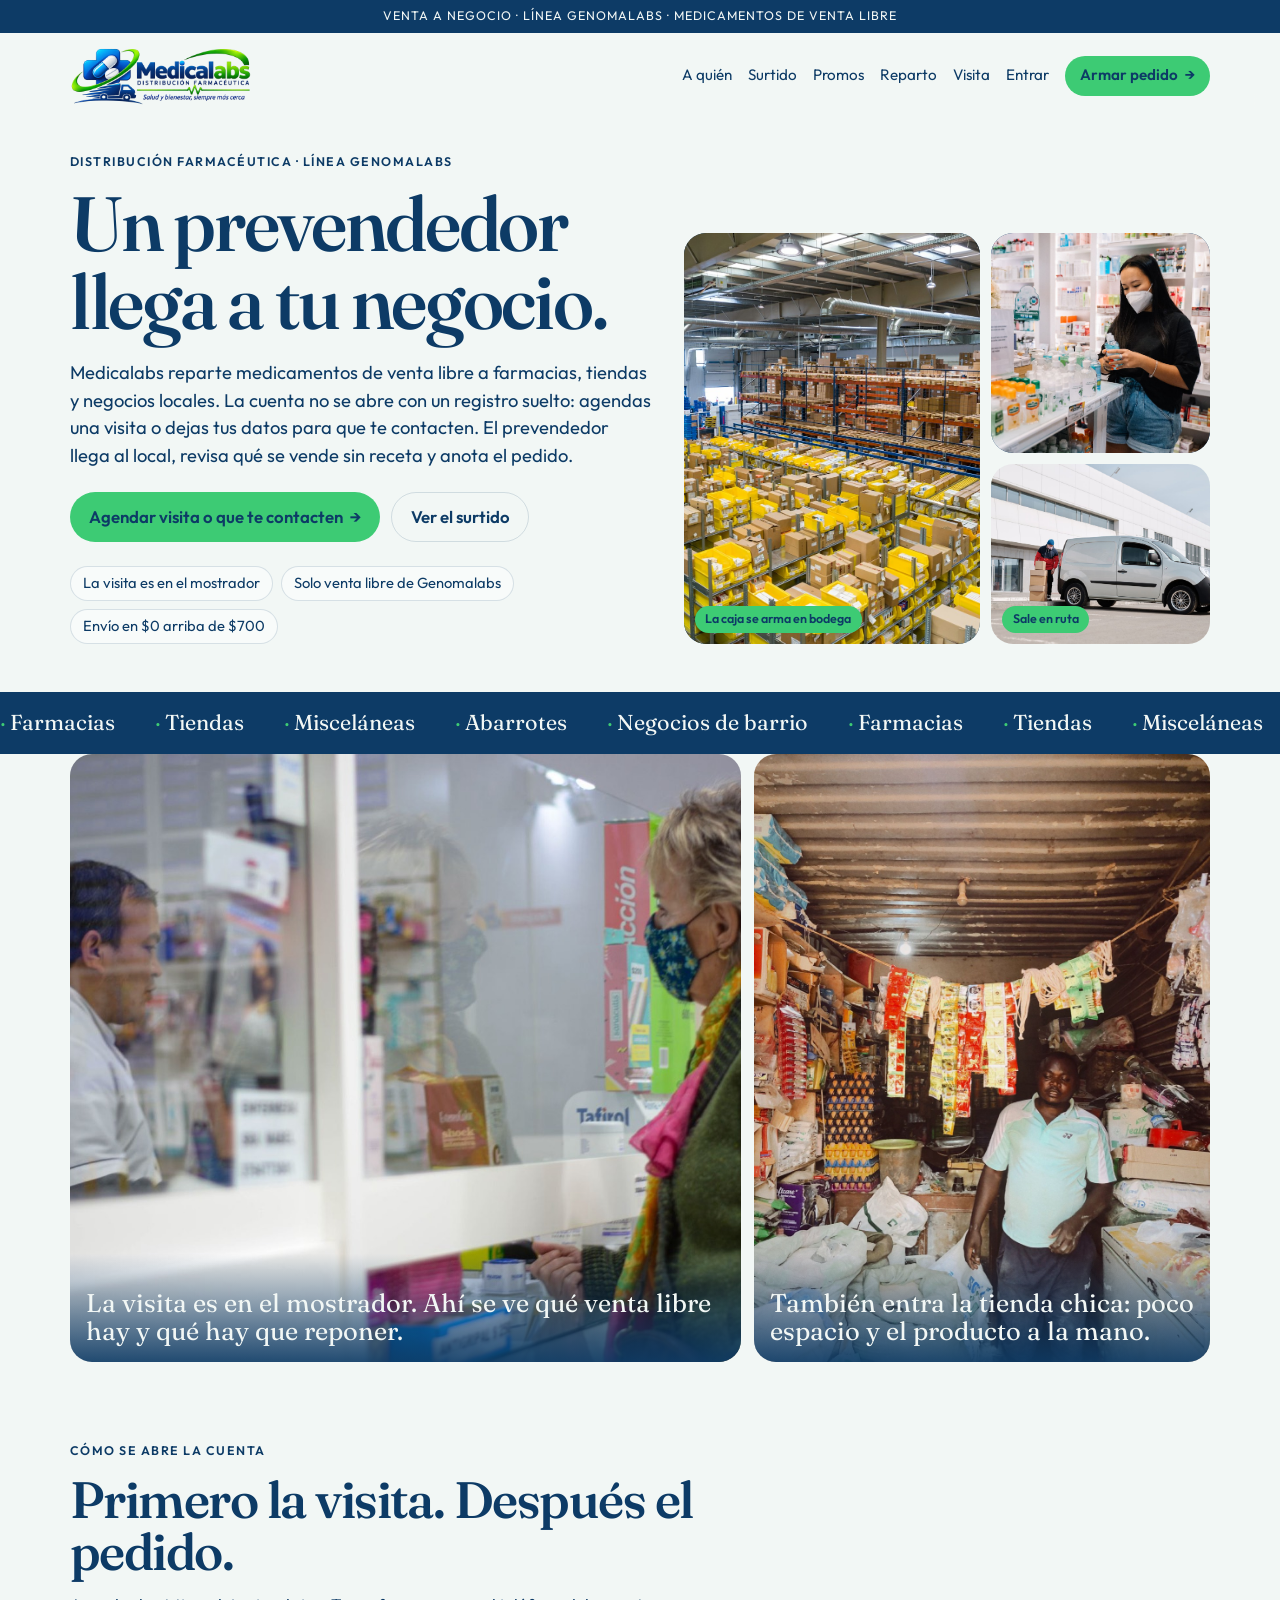
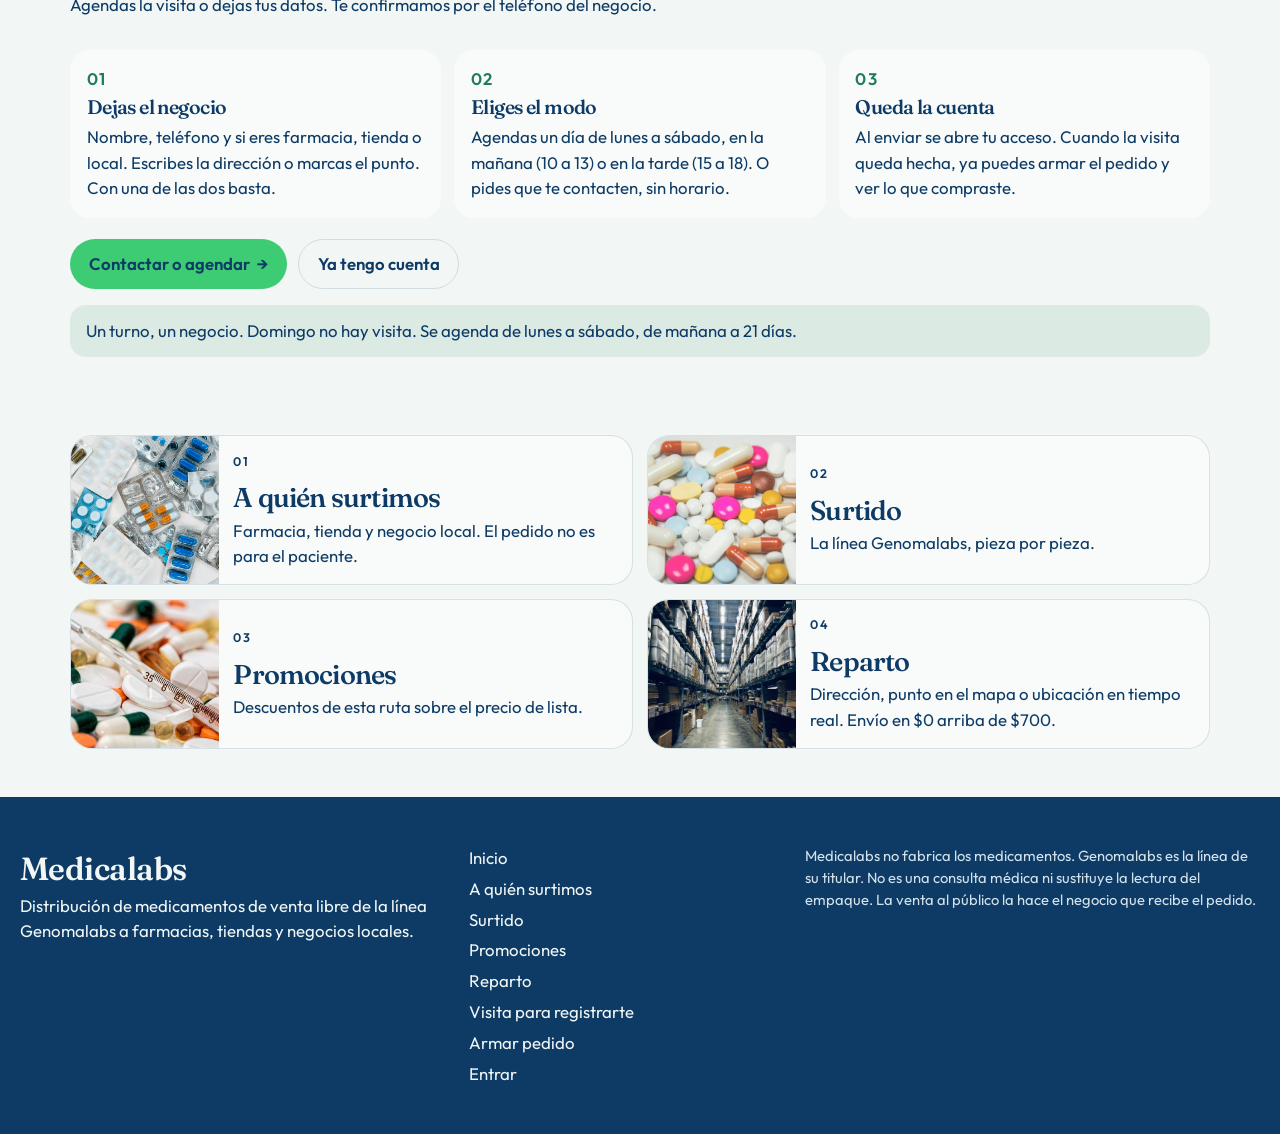
==== index.html @ 39375262 "Prepara Medicalabs para publicarse en Render. La página escucha el puerto que asigna Render, acepta " ====
<!DOCTYPE html>
<html lang="es-MX">
<head>
  <meta charset="UTF-8" />
  <meta name="viewport" content="width=device-width, initial-scale=1" />
  <title>Medicalabs | Distribución de medicamentos de venta libre</title>
  <meta name="description" content="Medicalabs distribuye medicamentos de venta libre de la línea Genomalabs a farmacias, tiendas y negocios locales." />
  <link rel="icon" href="img/logo-icono.png" type="image/png" />
  <link rel="apple-touch-icon" href="img/logo-icono-180.png" />
  <link rel="preconnect" href="https://fonts.googleapis.com" />
  <link rel="preconnect" href="https://fonts.gstatic.com" crossorigin />
  <link href="https://fonts.googleapis.com/css2?family=Fraunces:ital,opsz,wght@0,9..144,500;0,9..144,620;1,9..144,520&family=Outfit:wght@400;500;600&display=swap" rel="stylesheet" />
  <link rel="stylesheet" href="css/styles.css" />
</head>
<body>
  <a class="skip" href="#contenido">Saltar al contenido</a>

  <header class="header" id="header">
    <div class="barra">
      <p>Venta a negocio · Línea Genomalabs · Medicamentos de venta libre</p>
    </div>
    <div class="header__inner">
      <a class="marca" href="index.html">
        <img class="logo-completo" src="img/logo.png" alt="Medicalabs, distribución farmacéutica. Salud y bienestar, siempre más cerca." />
        <img class="logo-icono" src="img/logo-icono.png" alt="Medicalabs" />
      </a>
      <button class="nav-toggle" id="navToggle" type="button" aria-expanded="false" aria-controls="nav" aria-label="Abrir menú">
        <span></span><span></span>
      </button>
      <nav class="nav" id="nav" aria-label="Páginas">
        <a href="a-quien.html">A quién</a>
        <a href="surtido.html">Surtido</a>
        <a href="promociones.html">Promos</a>
        <a href="reparto.html">Reparto</a>
        <a href="visita.html">Visita</a>
        <span class="nav-sesion" id="sesionNav"></span>
        <a href="pedido.html" class="btn btn--lime btn--sm" id="pedidoBtn">Armar pedido <span class="flecha" aria-hidden="true">→</span></a>
      </nav>
    </div>
  </header>

  <main id="contenido">
    <section class="hero" id="inicio">
      <div class="hero__copy">
        <p class="kicker">Distribución farmacéutica · línea Genomalabs</p>
        <h1>Un prevendedor llega a tu negocio.</h1>
        <p class="lead">Medicalabs reparte medicamentos de venta libre a farmacias, tiendas y negocios locales. La cuenta no se abre con un registro suelto: agendas una visita o dejas tus datos para que te contacten. El prevendedor llega al local, revisa qué se vende sin receta y anota el pedido.</p>
        <div class="hero__actions">
          <a class="btn btn--lime" href="visita.html">Agendar visita o que te contacten <span class="flecha" aria-hidden="true">→</span></a>
          <a class="btn btn--ghost" href="surtido.html">Ver el surtido</a>
        </div>
        <ul class="hero__puntos">
          <li>La visita es en el mostrador</li>
          <li>Solo venta libre de Genomalabs</li>
          <li>Envío en $0 arriba de $700</li>
        </ul>
      </div>
      <div class="hero__stage">
        <figure class="shot shot--a">
          <img src="img/cajas.jpg" alt="Bodega con cajas y contenedores listos para armar pedidos" />
          <figcaption>La caja se arma en bodega</figcaption>
        </figure>
        <figure class="shot shot--b">
          <img src="img/farmaceutico.jpg" alt="Persona revisando productos en el anaquel de una tienda" />
        </figure>
        <figure class="shot shot--c">
          <img src="img/reparto.jpg" alt="Camioneta de reparto junto a una pila de cajas" />
          <figcaption>Sale en ruta</figcaption>
        </figure>
      </div>
    </section>

    <div class="cinta" aria-hidden="true">
      <div class="cinta__pista">
        <span>Farmacias</span><span>Tiendas</span><span>Misceláneas</span><span>Abarrotes</span><span>Negocios de barrio</span>
        <span>Farmacias</span><span>Tiendas</span><span>Misceláneas</span><span>Abarrotes</span><span>Negocios de barrio</span>
      </div>
    </div>

    <div class="escenas">
      <figure class="escena">
        <img src="img/mostrador.jpg" alt="Conversación en el mostrador de una farmacia, con producto de anaquel detrás del vidrio" />
        <figcaption>La visita es en el mostrador. Ahí se ve qué venta libre hay y qué hay que reponer.</figcaption>
      </figure>
      <figure class="escena">
        <img src="img/tienda.jpg" alt="Dueño de una tienda chica, de pie entre anaqueles, costales y cajas" />
        <figcaption>También entra la tienda chica: poco espacio y el producto a la mano.</figcaption>
      </figure>
    </div>

    <section class="bloque" id="registro">
      <div class="bloque__cabeza">
        <p class="kicker">Cómo se abre la cuenta</p>
        <h2>Primero la visita. Después el pedido.</h2>
        <p>Agendas la visita o dejas tus datos. Te confirmamos por el teléfono del negocio.</p>
      </div>
      <div class="pasos-registro">
        <article>
          <p class="num">01</p>
          <h3>Dejas el negocio</h3>
          <p>Nombre, teléfono y si eres farmacia, tienda o local. Escribes la dirección o marcas el punto. Con una de las dos basta.</p>
        </article>
        <article>
          <p class="num">02</p>
          <h3>Eliges el modo</h3>
          <p>Agendas un día de lunes a sábado, en la mañana (10 a 13) o en la tarde (15 a 18). O pides que te contacten, sin horario.</p>
        </article>
        <article>
          <p class="num">03</p>
          <h3>Queda la cuenta</h3>
          <p>Al enviar se abre tu acceso. Cuando la visita queda hecha, ya puedes armar el pedido y ver lo que compraste.</p>
        </article>
      </div>
      <div class="pagina__acciones">
        <a class="btn btn--lime" href="visita.html">Contactar o agendar <span class="flecha" aria-hidden="true">→</span></a>
        <a class="btn btn--ghost" href="entrar.html">Ya tengo cuenta</a>
      </div>
      <p class="nota-honesta">Un turno, un negocio. Domingo no hay visita. Se agenda de lunes a sábado, de mañana a 21 días.</p>
    </section>

    <div class="puertas">
      <a class="puerta" href="a-quien.html">
        <img src="img/farmacia-moderna.jpg" alt="Blísteres de medicamentos de mostrador" />
        <div>
          <p class="kicker">01</p>
          <h3>A quién surtimos</h3>
          <p>Farmacia, tienda y negocio local. El pedido no es para el paciente.</p>
        </div>
      </a>
      <a class="puerta" href="surtido.html">
        <img src="img/capsulas.jpg" alt="Cápsulas y tabletas de venta libre" />
        <div>
          <p class="kicker">02</p>
          <h3>Surtido</h3>
          <p>La línea Genomalabs, pieza por pieza.</p>
        </div>
      </a>
      <a class="puerta" href="promociones.html">
        <img src="img/gripe.jpg" alt="Termómetro sobre tabletas y cápsulas" />
        <div>
          <p class="kicker">03</p>
          <h3>Promociones</h3>
          <p>Descuentos de esta ruta sobre el precio de lista.</p>
        </div>
      </a>
      <a class="puerta" href="reparto.html">
        <img src="img/bodega.jpg" alt="Pasillo de una bodega con tarimas a ambos lados" />
        <div>
          <p class="kicker">04</p>
          <h3>Reparto</h3>
          <p>Dirección, punto en el mapa o ubicación en tiempo real. Envío en $0 arriba de $700.</p>
        </div>
      </a>
    </div>

  </main>

  <footer class="footer">
    <div>
      <p class="marca marca--clara"><span>Medicalabs</span></p>
      <p>Distribución de medicamentos de venta libre de la línea Genomalabs a farmacias, tiendas y negocios locales.</p>
    </div>
    <nav class="footer__links" aria-label="Mapa del sitio">
      <a href="index.html">Inicio</a>
      <a href="a-quien.html">A quién surtimos</a>
      <a href="surtido.html">Surtido</a>
      <a href="promociones.html">Promociones</a>
      <a href="reparto.html">Reparto</a>
      <a href="visita.html">Visita para registrarte</a>
      <a href="pedido.html">Armar pedido</a>
      <a href="entrar.html">Entrar</a>
    </nav>
    <p class="legal">Medicalabs no fabrica los medicamentos. Genomalabs es la línea de su titular. No es una consulta médica ni sustituye la lectura del empaque. La venta al público la hace el negocio que recibe el pedido.</p>
  </footer>

  <script src="js/productos.js"></script>
  <script src="js/sesion.js"></script>
  <script src="js/app.js"></script>
  <script src="js/motion.js"></script>
</body>
</html>
---- css/styles.css ----
:root {
  --ink: #0d3b66;
  --ink-2: #1a5278;
  --paper: #f2f7f5;
  --paper-2: #dceae4;
  --white: #f8fbfa;
  --lime: #3dcb74;
  --line: rgba(13, 59, 102, 0.14);
  --sombra: 0 24px 60px rgba(13, 59, 102, 0.12);
  --serif: "Fraunces", Georgia, serif;
  --sans: "Outfit", "Avenir Next", sans-serif;
}

* { box-sizing: border-box; }
[hidden] { display: none !important; }
html { scroll-behavior: smooth; }
body {
  margin: 0;
  background: var(--paper);
  color: var(--ink);
  font-family: var(--sans);
  font-size: 1.05rem;
  line-height: 1.5;
}
img { max-width: 100%; display: block; }
a { color: inherit; }
button, input, select, textarea { font: inherit; color: inherit; }
h1, h2, h3 { font-family: var(--serif); font-weight: 560; letter-spacing: -0.03em; line-height: 1.02; margin: 0; }
p { margin: 0; }

.skip {
  position: absolute;
  left: 1rem;
  top: -4rem;
  background: var(--lime);
  color: var(--ink);
  padding: 0.6rem 1rem;
  z-index: 20;
}
.skip:focus { top: 1rem; }

.header {
  position: sticky;
  top: 0;
  z-index: 10;
  background: rgba(242, 247, 245, 0.92);
  backdrop-filter: blur(12px);
}
.header.is-stuck { box-shadow: 0 1px 0 var(--line); }
.barra {
  background: var(--ink);
  color: var(--paper);
  text-align: center;
  font-size: 0.78rem;
  letter-spacing: 0.08em;
  text-transform: uppercase;
}
.barra p { padding: 0.45rem 1rem; }
.header__inner {
  display: flex;
  align-items: center;
  justify-content: space-between;
  gap: 1rem;
  max-width: 1180px;
  margin: 0 auto;
  padding: 0.85rem 1.25rem;
}
.marca {
  display: flex;
  align-items: center;
  gap: 0.7rem;
  text-decoration: none;
  font-weight: 600;
  letter-spacing: -0.03em;
  font-size: 1.15rem;
}
.marca svg { width: 36px; height: 36px; flex: none; }
.marca img { height: 58px; width: auto; display: block; }
.marca img.logo-icono { display: none; height: 52px; width: 52px; }
.nav { display: flex; align-items: center; flex-wrap: wrap; justify-content: flex-end; gap: 0.75rem 1rem; font-size: 0.95rem; }
.nav a { text-decoration: none; }
.nav a:not(.btn):hover { text-decoration: underline; text-underline-offset: 0.25em; }
.nav a[aria-current="page"] { font-weight: 600; text-decoration: underline; text-underline-offset: 0.25em; }
.nav-toggle {
  display: none;
  width: 46px;
  height: 46px;
  border: 1px solid var(--line);
  border-radius: 999px;
  background: transparent;
  padding: 0;
}
.nav-toggle span {
  display: block;
  width: 18px;
  height: 1.5px;
  margin: 5px auto;
  background: var(--ink);
}

.btn {
  display: inline-flex;
  align-items: center;
  justify-content: center;
  gap: 0.4rem;
  min-height: 48px;
  padding: 0.7rem 1.15rem;
  border-radius: 999px;
  border: 1px solid transparent;
  text-decoration: none;
  cursor: pointer;
  font-weight: 600;
  transition: transform 0.22s cubic-bezier(0.16, 1, 0.3, 1), box-shadow 0.22s ease, filter 0.22s ease, background 0.22s ease, border-color 0.22s ease;
}
.btn--sm { min-height: 40px; padding: 0.4rem 0.9rem; font-size: 0.95rem; }
.btn--lime { background: var(--lime); color: var(--ink); }
.btn--lime:hover { filter: brightness(1.06); box-shadow: 0 12px 26px rgba(13, 59, 102, 0.16); }
.btn--ghost { background: transparent; border-color: var(--line); }
.btn--ghost:hover { background: var(--white); }
.btn--block { width: 100%; }
.btn:hover { transform: translateY(-2px); }
.btn:active { transform: translateY(0) scale(0.98); }
.btn:disabled,
.btn:disabled:hover { transform: none; filter: none; box-shadow: none; cursor: not-allowed; }
.btn .flecha { display: inline-block; transition: transform 0.22s ease; }
.btn:hover .flecha { transform: translateX(4px); }
.pestanas button,
.tabs button,
.ayuda,
.nav-toggle {
  transition: transform 0.22s cubic-bezier(0.16, 1, 0.3, 1), background 0.22s ease, border-color 0.22s ease, color 0.22s ease;
}
.pestanas button:hover,
.tabs button:hover,
.ayuda:hover { transform: translateY(-2px); }
.pestanas button:active,
.tabs button:active,
.ayuda:active { transform: translateY(0) scale(0.98); }
.btn:focus-visible, a:focus-visible, button:focus-visible, input:focus-visible, select:focus-visible, textarea:focus-visible, summary:focus-visible {
  outline: 3px solid var(--ink);
  outline-offset: 3px;
}

.hero {
  max-width: 1180px;
  margin: 0 auto;
  padding: 2.2rem 1.25rem 1rem;
  display: grid;
  grid-template-columns: minmax(0, 1.05fr) minmax(0, 0.95fr);
  gap: 2rem;
  align-items: end;
}
.kicker {
  font-size: 0.78rem;
  letter-spacing: 0.12em;
  text-transform: uppercase;
  font-weight: 600;
  margin-bottom: 0.8rem;
}
.hero h1 { font-size: clamp(3.1rem, 6vw, 5.6rem); }
.hero h1 em { font-style: italic; font-weight: 520; }
.lead { margin-top: 1.1rem; max-width: 38rem; font-size: 1.15rem; }
.hero__actions { display: flex; flex-wrap: wrap; gap: 0.7rem; margin-top: 1.4rem; }
.hero__puntos {
  display: flex;
  flex-wrap: wrap;
  gap: 0.5rem;
  margin: 1.5rem 0 0;
  padding: 0;
  list-style: none;
}
.hero__puntos li {
  border: 1px solid var(--line);
  border-radius: 999px;
  padding: 0.35rem 0.75rem;
  font-size: 0.92rem;
  background: var(--white);
}
.hero__stage {
  display: grid;
  grid-template-columns: 1.15fr 0.85fr;
  grid-template-rows: 220px 180px;
  gap: 0.7rem;
}
.shot { margin: 0; position: relative; border-radius: 22px; overflow: hidden; background: var(--ink); }
.shot img { width: 100%; height: 100%; object-fit: cover; }
.shot--a { grid-row: 1 / span 2; }
.shot--a img { object-position: center 40%; }
.shot--b img { object-position: 70% center; }
.shot figcaption {
  position: absolute;
  left: 0.7rem;
  bottom: 0.7rem;
  background: var(--lime);
  color: var(--ink);
  border-radius: 999px;
  padding: 0.25rem 0.65rem;
  font-size: 0.78rem;
  font-weight: 600;
}

.cinta {
  margin-top: 2rem;
  border-block: 1px solid var(--line);
  overflow: hidden;
  background: var(--ink);
  color: var(--paper);
}
.cinta__pista {
  display: flex;
  gap: 2.5rem;
  width: max-content;
  padding: 0.85rem 0;
  animation: cinta 28s linear infinite;
  font-family: var(--serif);
  font-size: 1.35rem;
}
.cinta span::before { content: "· "; color: var(--lime); }
@keyframes cinta { to { transform: translateX(-50%); } }

.bloque { max-width: 1180px; margin: 0 auto; padding: 4.5rem 1.25rem; scroll-margin-top: 6.5rem; }
.bloque__cabeza { max-width: 40rem; margin-bottom: 2rem; }
.bloque h1, .bloque h2 { font-size: clamp(2.3rem, 4vw, 4rem); }
.cierre {
  display: flex;
  flex-wrap: wrap;
  align-items: end;
  justify-content: space-between;
  gap: 1.2rem;
}
.cierre p:last-child { margin-top: 0.7rem; max-width: 36rem; }
.escenas {
  max-width: 1180px;
  margin: 0 auto;
  padding: 0 1.25rem 0.5rem;
  display: grid;
  grid-template-columns: 1.25fr 0.85fr;
  gap: 0.8rem;
}
.escena {
  position: relative;
  margin: 0;
  border-radius: 22px;
  overflow: hidden;
  min-height: 320px;
  background: var(--ink);
}
.escena img { width: 100%; height: 100%; min-height: 320px; object-fit: cover; }
.escena figcaption {
  position: absolute;
  left: 0;
  right: 0;
  bottom: 0;
  margin: 0;
  padding: 2.2rem 1rem 1rem;
  color: var(--paper);
  background: linear-gradient(transparent, rgba(13, 59, 102, 0.9));
  font-family: var(--serif);
  font-size: clamp(1.35rem, 2vw, 1.8rem);
  line-height: 1.12;
}
.pasos-registro { display: grid; grid-template-columns: repeat(3, 1fr); gap: 0.8rem; }
.pasos-registro article {
  background: var(--white);
  border-radius: 20px;
  padding: 1rem 1.05rem 1.15rem;
}
.pasos-registro p:last-child { margin-top: 0.45rem; }
.modo { display: flex; flex-wrap: wrap; gap: 0.5rem; margin: 0 0 0.9rem; }
.modo label {
  display: flex;
  align-items: center;
  gap: 0.45rem;
  min-height: 44px;
  padding: 0.35rem 0.8rem;
  border: 1px solid var(--line);
  border-radius: 999px;
  background: var(--white);
  cursor: pointer;
}
.bloque__cabeza p:last-child { margin-top: 0.9rem; }

.canales { display: grid; grid-template-columns: repeat(3, 1fr); gap: 1rem; }
.canal {
  background: var(--white);
  border-radius: 24px;
  overflow: hidden;
  box-shadow: var(--sombra);
}
.canal img { height: 230px; width: 100%; object-fit: cover; }
.canal:nth-child(1) img { object-position: 75% center; }
.canal:nth-child(3) img { object-position: center 30%; }
.canal__cuerpo { padding: 1.1rem 1.15rem 1.3rem; }
.num { color: #1f7a62; font-weight: 600; letter-spacing: 0.08em; margin-bottom: 0.4rem; }
.canal h3 { font-size: 1.8rem; margin-bottom: 0.45rem; }

.franja { position: relative; height: 420px; margin: 0; }
.franja img { width: 100%; height: 100%; object-fit: cover; }
.franja__texto {
  position: absolute;
  inset: auto 0 0 0;
  padding: 2rem 1.25rem;
  background: linear-gradient(transparent, rgba(13, 59, 102, 0.82));
  color: var(--paper);
}
.franja__texto p {
  max-width: 1180px;
  margin: 0 auto;
  font-family: var(--serif);
  font-size: clamp(2rem, 4vw, 3.4rem);
  line-height: 1.05;
  font-weight: 520;
}

.bloque--ruta {
  display: grid;
  grid-template-columns: 0.9fr 1.1fr;
  gap: 2.5rem;
  align-items: center;
}
.ruta__fotos { display: grid; gap: 0.8rem; }
.ruta__grande, .ruta__chica { width: 100%; border-radius: 24px; object-fit: cover; }
.ruta__grande { height: 460px; object-position: center; }
.ruta__chica { height: 180px; object-position: center 60%; }
.pasos, .lado-pasos { list-style: none; margin: 1.4rem 0 0; padding: 0; }
.pasos li, .lado-pasos li {
  display: grid;
  gap: 0.2rem;
  padding: 0.95rem 0 0.95rem 1rem;
  border-top: 1px solid var(--line);
}
.pasos li strong { font-family: var(--serif); font-size: 1.45rem; font-weight: 560; }

.cuidados { display: grid; grid-template-columns: 1.2fr 1fr 1fr 1fr; gap: 0.8rem; }
.cuidados article {
  background: var(--white);
  border-radius: 22px;
  overflow: hidden;
}
.cuidados img { height: 180px; width: 100%; object-fit: cover; }
.cuidados h3, .cuidados p { margin: 0 1rem; }
.cuidados h3 { margin-top: 0.9rem; font-size: 1.45rem; }
.cuidados p { margin: 0.45rem 1rem 1.1rem; font-size: 0.98rem; }

.bloque--surtido { padding-top: 1rem; }
.vacio {
  display: flex;
  justify-content: space-between;
  gap: 2rem;
  align-items: end;
  background: var(--ink);
  color: var(--paper);
  border-radius: 28px;
  padding: 2rem;
}
.vacio h3 { font-size: clamp(1.8rem, 3vw, 2.6rem); max-width: 16ch; }
.vacio ul { margin: 1rem 0 0; padding-left: 1.1rem; }
.vacio li + li { margin-top: 0.35rem; }
.filtros { display: flex; flex-wrap: wrap; gap: 0.45rem; margin-bottom: 1rem; }
.chip {
  border: 1px solid var(--line);
  background: transparent;
  border-radius: 999px;
  min-height: 40px;
  padding: 0.3rem 0.85rem;
  cursor: pointer;
}
.chip.is-on { background: var(--ink); color: var(--paper); }
.fichas { display: grid; grid-template-columns: repeat(3, 1fr); gap: 1rem; }
.ficha { background: var(--white); border-radius: 22px; overflow: hidden; box-shadow: var(--sombra); }
.ficha img, .ficha__hueco { height: 210px; width: 100%; background: #fff; }
.ficha img { object-fit: contain; }
.ficha__hueco { object-fit: cover; background: #0d3b66; }
.ficha__cuerpo { padding: 1rem 1rem 1.15rem; display: grid; gap: 0.4rem; }
.ficha h3 { font-size: 1.2rem; }
.ficha__precio { font-weight: 600; }
.etiqueta {
  display: inline-block;
  width: max-content;
  background: var(--lime);
  color: var(--ink);
  border-radius: 999px;
  font-size: 0.78rem;
  font-weight: 600;
  padding: 0.15rem 0.55rem;
}
.ficha__hueco {
  display: grid;
  place-items: center;
  height: 120px;
  background: #0d3b66;
  color: var(--lime);
  font-family: var(--serif);
  font-size: 1.5rem;
}
.surtido-tools { display: grid; grid-template-columns: 1.4fr 0.8fr; gap: 0.8rem; margin-bottom: 0.6rem; }
.conteo { margin: 0 0 1rem; color: var(--ink-2); }
.ver-mas { margin-top: 1rem; }
.promos {
  scroll-margin-top: 6.5rem;
  max-width: 1180px;
  margin: 0 auto;
  padding: 1.4rem 1.25rem 0;
  display: grid;
  grid-template-columns: repeat(4, 1fr);
  gap: 0.8rem;
}
.promo {
  background: var(--ink);
  color: var(--paper);
  border-radius: 22px;
  padding: 1rem 1rem 1.1rem;
  display: grid;
  align-content: space-between;
  gap: 0.7rem;
  min-height: 210px;
}
.promo__pct {
  font-family: var(--serif);
  font-size: 3.2rem;
  line-height: 0.85;
  color: var(--lime);
  margin: 0;
}
.promo p { font-size: 0.95rem; }
.promo h3 { font-size: 1.25rem; color: var(--paper); }
.promo .muted { color: #d3e2ea; }
.promo .btn { justify-self: start; }
.promos--hoja { grid-template-columns: 1fr 1fr; padding-top: 0; }
.muted { color: var(--ink-2); }

.bloque--pedido {
  display: grid;
  grid-template-columns: 0.8fr 1.2fr;
  gap: 2rem;
  align-items: start;
}
.pedido__lado h2 { font-size: clamp(2.4rem, 4vw, 3.8rem); }
.pedido__lado > p { margin-top: 0.8rem; }
.pedido__caja {
  background: var(--white);
  border-radius: 28px;
  padding: 1.3rem;
  box-shadow: var(--sombra);
}
.campo { display: grid; gap: 0.35rem; margin-bottom: 0.8rem; }
.campo-par { display: grid; grid-template-columns: 1fr 1fr; gap: 0.8rem; }
label { font-size: 0.92rem; font-weight: 600; }
input, select, textarea {
  width: 100%;
  border: 1px solid var(--line);
  background: var(--paper);
  border-radius: 14px;
  padding: 0.75rem 0.8rem;
  min-height: 48px;
}
textarea { min-height: 120px; resize: vertical; }
.errores {
  margin: 0 0 0.8rem;
  padding: 0.7rem 0.7rem 0.7rem 1.4rem;
  background: #f8e4d8;
  border-radius: 14px;
}
.ok {
  background: var(--ink);
  color: var(--paper);
  border-radius: 18px;
  padding: 1rem 1rem 1.1rem;
  margin-bottom: 1rem;
}
.ok__folio { font-family: var(--serif); font-size: 2.2rem; color: var(--lime); }
.aviso-mini { margin-top: 0.7rem; font-size: 0.88rem; color: var(--ink-2); }
.piezas-vivas { margin: 0 0 0.8rem; padding-left: 1.1rem; }
.historial { margin-top: 1.4rem; border-top: 1px solid var(--line); padding-top: 1rem; }
.historial h3 { font-size: 1.3rem; margin-bottom: 0.7rem; }
.pedido-item {
  border-top: 1px solid var(--line);
  padding: 0.7rem 0;
  display: grid;
  gap: 0.15rem;
}
.pedido-item header { display: flex; justify-content: space-between; gap: 1rem; }
.pedido-item header span { font-size: 0.88rem; color: var(--ink-2); }

.faq { display: grid; gap: 0.6rem; }
.faq details {
  background: var(--white);
  border-radius: 16px;
  padding: 0.9rem 1rem;
}
.faq summary { cursor: pointer; font-weight: 600; }
.faq p { margin-top: 0.55rem; }

.footer {
  background: var(--ink);
  color: var(--paper);
  display: grid;
  grid-template-columns: 1.1fr 0.8fr 1.2fr;
  gap: 2rem;
  padding: 3rem 1.25rem;
}
.footer__links { display: grid; align-content: start; gap: 0.35rem; }
.footer__links a { color: var(--paper); text-decoration: none; }
.footer__links a:hover { text-decoration: underline; text-underline-offset: 0.2em; }
.footer .marca span { font-family: var(--serif); font-size: 2rem; }
.legal { font-size: 0.92rem; color: #d3e2ea; }
.canal:nth-child(1) img { object-position: center; }

@media (max-width: 980px) {
  .hero, .canales, .bloque--ruta, .bloque--pedido, .footer, .surtido-tools, .escenas, .pasos-registro {
    grid-template-columns: 1fr;
  }
  .promos, .fichas, .cuidados { grid-template-columns: 1fr 1fr; }
  .hero__stage { grid-template-rows: 240px 140px; }
  .ruta__grande { height: 320px; }
  .cuidados { grid-template-columns: 1fr 1fr; }
  .vacio { flex-direction: column; align-items: flex-start; }
}

@media (max-width: 760px) {
  .nav-toggle { display: block; }
  .nav {
    display: none;
    position: absolute;
    left: 0;
    right: 0;
    top: 100%;
    background: var(--paper);
    border-bottom: 1px solid var(--line);
    flex-direction: column;
    align-items: stretch;
    padding: 0.6rem 1.25rem 1rem;
  }
  .nav.is-open { display: flex; }
  .header { position: sticky; }
  .hero { padding-top: 1.2rem; }
  .hero h1 { font-size: 3rem; }
  .hero__stage { grid-template-columns: 1fr 1fr; grid-template-rows: 210px 120px; }
  .shot--a { grid-column: 1 / -1; grid-row: auto; height: 210px; }
  .cuidados, .campo-par, .promos, .fichas { grid-template-columns: 1fr; }
  .franja { height: 280px; }
}

.nav-sesion { display: flex; align-items: center; gap: 0.75rem; }
.sumado:empty { display: none; }
.sumado { margin: -0.2rem 0 0.8rem; font-weight: 600; }
.pedido__subtitulo { font-size: 1.5rem; margin: 0.2rem 0 0.5rem; }
.carrito-linea {
  display: grid;
  grid-template-columns: minmax(0, 1fr) auto auto;
  gap: 0.7rem;
  align-items: center;
  padding: 0.7rem 0;
  border-top: 1px solid var(--line);
}
.carrito-linea__lado { display: grid; justify-items: end; gap: 0.35rem; }
.qty { width: 4.6rem; min-height: 42px; padding: 0.35rem 0.5rem; }
.envio-metro {
  background: var(--ink);
  color: var(--paper);
  border-radius: 18px;
  padding: 0.95rem 1rem;
  margin: 0.8rem 0 1rem;
  display: grid;
  gap: 0.15rem;
}
.envio-metro strong { color: var(--lime); font-family: var(--serif); font-size: 1.45rem; font-weight: 560; }
.envio-metro .muted { color: #d3e2ea; }
.entrega {
  border: 1px solid var(--line);
  border-radius: 18px;
  margin: 0 0 0.9rem;
  padding: 0.85rem 0.9rem 0.3rem;
}
.entrega legend { font-family: var(--serif); font-size: 1.45rem; padding: 0 0.35rem; }
.entrega > p { margin-bottom: 0.7rem; }
.mapa-buscar { display: grid; grid-template-columns: 1fr auto; gap: 0.6rem; align-items: end; }
.mapa-buscar .btn { margin-bottom: 0.8rem; }
.mapa {
  height: 300px;
  border-radius: 18px;
  margin: 0.2rem 0 0.7rem;
  background: #d4e4ea;
  isolation: isolate;
}
.mapa-acciones { display: flex; flex-wrap: wrap; gap: 0.45rem; margin: 0 0 0.75rem; }
.pin-crudo { background: transparent; border: 0; }
.pin-vivo {
  display: block;
  width: 16px;
  height: 16px;
  border-radius: 50%;
  background: #0d3b66;
  border: 2px solid #fff;
  box-shadow: 0 0 0 1px #0d3b66;
}
.pin-vivo.is-on { background: #3dcb74; box-shadow: 0 0 0 6px rgba(61, 203, 116, 0.35); }
.ok .btn { margin-top: 0.85rem; }

.auth { max-width: 640px; margin: 0 auto; padding: 2.5rem 1.25rem 4rem; }
.auth h1, .panel h1 { font-size: clamp(2.5rem, 6vw, 4.2rem); }
.auth .lead, .panel .lead { margin-top: 0.75rem; }
.auth__caja, .compra {
  background: var(--white);
  border-radius: 24px;
  padding: 1.15rem;
  box-shadow: var(--sombra);
}
.auth__caja { margin-top: 1rem; }
.pestanas, .tabs { display: flex; flex-wrap: wrap; gap: 0.45rem; margin-top: 1.1rem; }
.pestanas button, .tabs button {
  display: inline-flex;
  align-items: center;
  gap: 0.4rem;
  min-height: 44px;
  border-radius: 999px;
  border: 1px solid var(--line);
  background: transparent;
  padding: 0.3rem 0.9rem;
  cursor: pointer;
}
.pestanas button[aria-selected="true"], .tabs button[aria-selected="true"] { background: var(--ink); color: var(--paper); }
.tabs svg { width: 18px; height: 18px; }
.aviso:empty { display: none; }
.aviso { margin-top: 0.8rem; }
.aviso a { word-break: break-all; }
.panel { max-width: 880px; margin: 0 auto; padding: 2.5rem 1.25rem 4rem; }
.titulo-ayuda { display: flex; align-items: center; justify-content: flex-start; gap: 0.75rem; }
.titulo-ayuda h1 { flex: 0 1 auto; }
.ayuda {
  width: 44px;
  height: 44px;
  border-radius: 50%;
  border: 1px solid var(--line);
  background: var(--white);
  cursor: pointer;
  font-weight: 600;
}
.ayuda-texto {
  display: grid;
  gap: 0.4rem;
  background: var(--white);
  border-radius: 16px;
  padding: 0.9rem 1rem;
  margin-top: 0.8rem;
}
.compra { margin-top: 0.75rem; }
.compra header { display: flex; justify-content: space-between; gap: 1rem; }
.compra header span, .compra p { font-size: 0.98rem; }
.compra ul { margin: 0.45rem 0; padding-left: 1.1rem; }
.compra select { margin-top: 0.35rem; }
#panelNo p { margin: 0.8rem 0 1rem; }
.check { display: flex; align-items: center; gap: 0.55rem; margin-top: 0.8rem; font-weight: 600; }
.check input { width: 1.15rem; min-height: 1.15rem; }
.vacio--cuenta { margin-top: 1rem; }
.vacio--cuenta h2 { font-size: clamp(1.8rem, 3vw, 2.5rem); color: var(--paper); }
.chat {
  position: fixed;
  right: 1rem;
  bottom: 1rem;
  z-index: 20;
  display: grid;
  justify-items: end;
  gap: 0.45rem;
}
.chat__caja {
  width: min(320px, calc(100vw - 2rem));
  background: var(--white);
  border-radius: 18px;
  padding: 0.9rem;
  box-shadow: var(--sombra);
}
.chat__acciones { display: flex; gap: 0.4rem; margin: 0.4rem 0; }
.anima .palabra {
  display: inline-block;
  animation: palabra-entra 0.7s both;
}
@keyframes palabra-entra {
  from { opacity: 0; transform: translateY(0.35em); }
  to { opacity: 1; transform: none; }
}

@media (max-width: 760px) {
  .nav-sesion { flex-direction: column; align-items: stretch; }
  .carrito-linea, .mapa-buscar { grid-template-columns: 1fr; }
  .carrito-linea__lado { justify-items: start; }
  .mapa-buscar .btn { margin-bottom: 0.8rem; width: 100%; }
}

.pagina { max-width: 1180px; margin: 0 auto; padding: 2.4rem 1.25rem 1rem; }
.pagina h1, .hero h1 { max-width: 16ch; }
.pagina h1 { font-size: clamp(2.6rem, 5vw, 4.4rem); }
.pagina .lead { margin-top: 0.9rem; }
.pagina__acciones { display: flex; flex-wrap: wrap; gap: 0.7rem; margin-top: 1.3rem; }
.puertas {
  max-width: 1180px;
  margin: 0 auto;
  padding: 0.4rem 1.25rem 3rem;
  display: grid;
  grid-template-columns: 1fr 1fr;
  gap: 0.85rem;
}
.puerta {
  display: grid;
  grid-template-columns: 148px minmax(0, 1fr);
  gap: 0.9rem;
  align-items: center;
  text-decoration: none;
  background: var(--white);
  border: 1px solid var(--line);
  border-radius: 22px;
  overflow: hidden;
  min-height: 148px;
  transition: transform 0.28s cubic-bezier(0.16, 1, 0.3, 1), box-shadow 0.28s ease;
}
.puerta img { width: 148px; height: 148px; object-fit: cover; }
.puerta h3 { font-size: 1.7rem; }
.puerta p:last-child { margin-top: 0.35rem; }
.puerta:hover { transform: translateY(-4px); box-shadow: var(--sombra); }
.puerta:active { transform: translateY(0) scale(0.99); }
.anuncios { display: grid; gap: 0.85rem; margin-top: 1.6rem; }
.anuncio {
  background: var(--white);
  border-radius: 22px;
  padding: 1.15rem 1.2rem 1.2rem;
  border: 1px solid var(--line);
}
.anuncio h2 { font-size: clamp(1.8rem, 3vw, 2.6rem); max-width: 22ch; }
.anuncio p { margin-top: 0.55rem; }
.anuncio .btn { margin-top: 0.9rem; }
.nota-honesta {
  margin-top: 1rem;
  padding: 0.85rem 1rem;
  border-radius: 16px;
  background: var(--paper-2);
}
main { animation: pagina-entra 0.45s cubic-bezier(0.16, 1, 0.3, 1) both; }
@keyframes pagina-entra {
  from { opacity: 0; transform: translateY(12px); }
  to { opacity: 1; transform: none; }
}

@media (max-width: 760px) {
  .marca img.logo-completo { display: none; }
  .marca img.logo-icono { display: block; height: 48px; width: 48px; }
  .escenas, .pasos-registro { grid-template-columns: 1fr; }
  .puertas { grid-template-columns: 1fr; }
  .puerta { grid-template-columns: 112px minmax(0, 1fr); }
  .puerta img { width: 112px; height: 100%; min-height: 112px; }
  .promos--hoja { grid-template-columns: 1fr; }
}

@media (prefers-reduced-motion: reduce) {
  html { scroll-behavior: auto; }
  .cinta__pista, main { animation: none; }
  .anima .palabra { animation: none; opacity: 1; transform: none; }
  .btn, .btn .flecha, .puerta, .pestanas button, .tabs button, .ayuda, .nav-toggle {
    transition: none;
  }
  .btn:hover, .btn:active, .puerta:hover, .puerta:active,
  .pestanas button:hover, .tabs button:hover, .ayuda:hover { transform: none; }
}
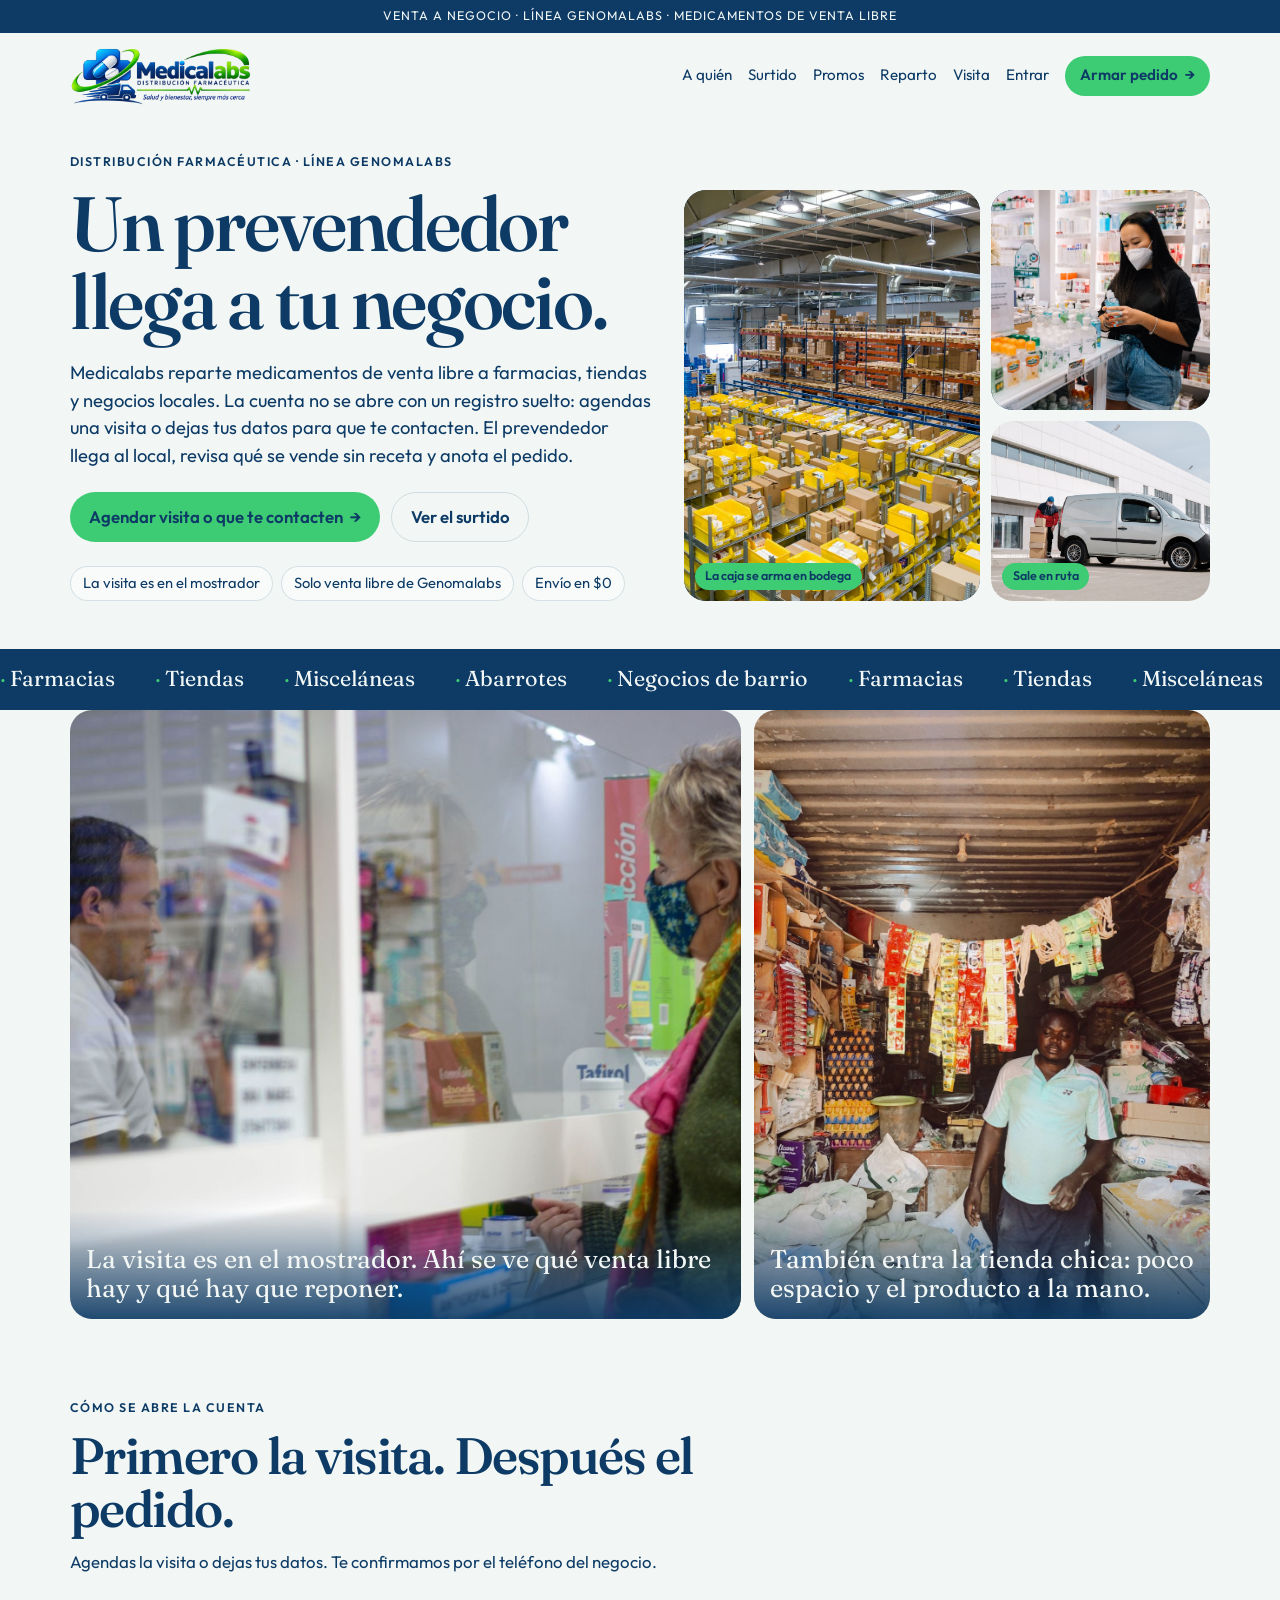
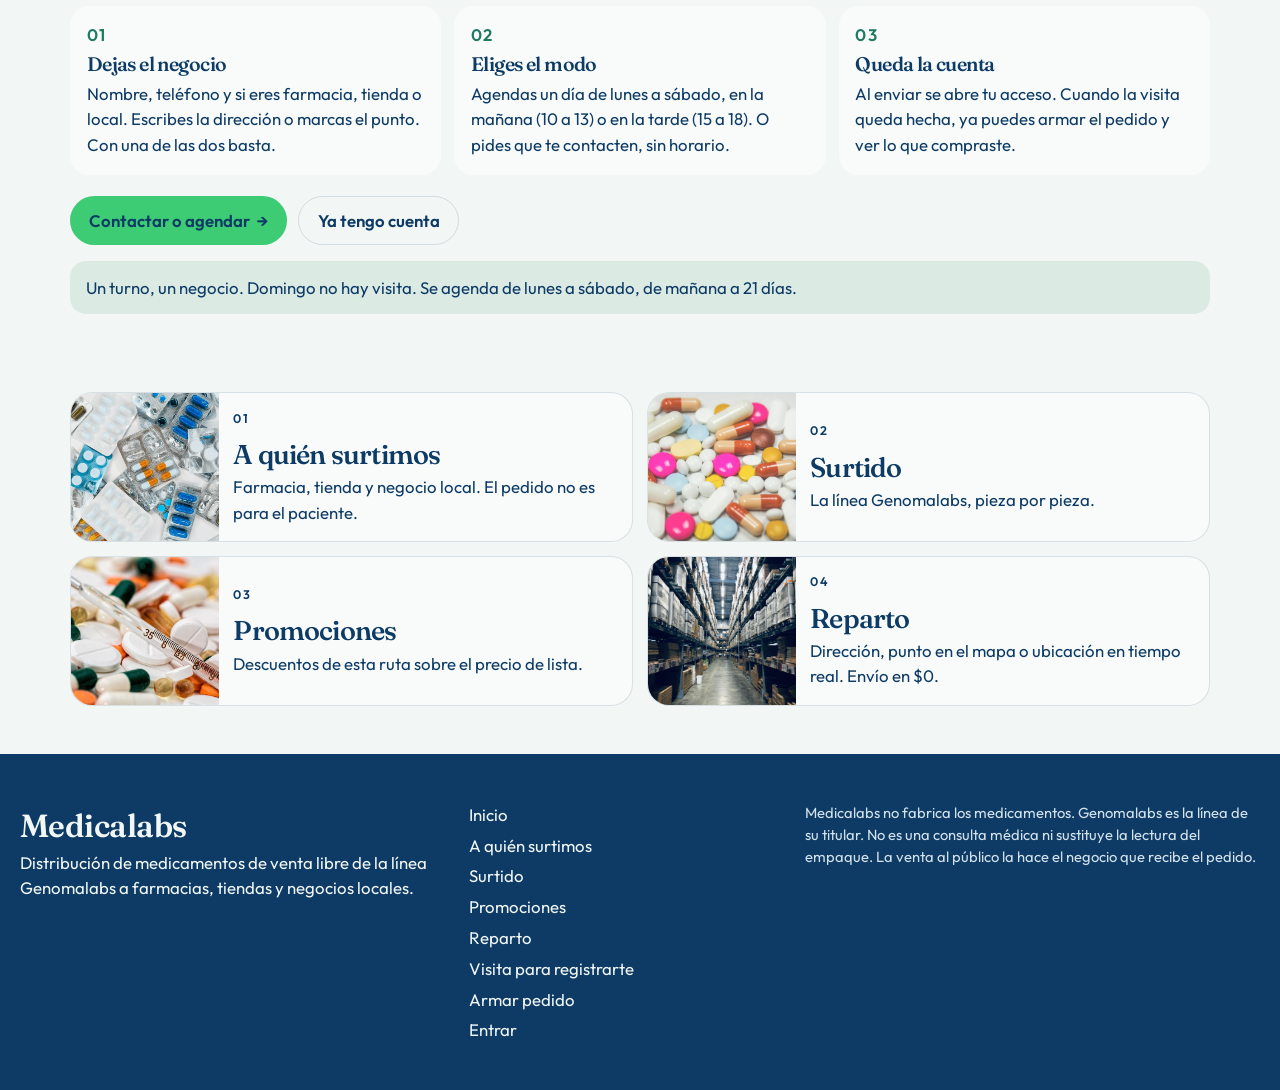
==== commit 14b68a94: "Quita el envío de $89. En esta página el envío va en cero." ====
--- a/index.html
+++ b/index.html
@@ -52,7 +52,7 @@
         <ul class="hero__puntos">
           <li>La visita es en el mostrador</li>
           <li>Solo venta libre de Genomalabs</li>
-          <li>Envío en $0 arriba de $700</li>
+          <li>Envío en $0</li>
         </ul>
       </div>
       <div class="hero__stage">
@@ -148,7 +148,7 @@
         <div>
           <p class="kicker">04</p>
           <h3>Reparto</h3>
-          <p>Dirección, punto en el mapa o ubicación en tiempo real. Envío en $0 arriba de $700.</p>
+          <p>Dirección, punto en el mapa o ubicación en tiempo real. Envío en $0.</p>
         </div>
       </a>
     </div>
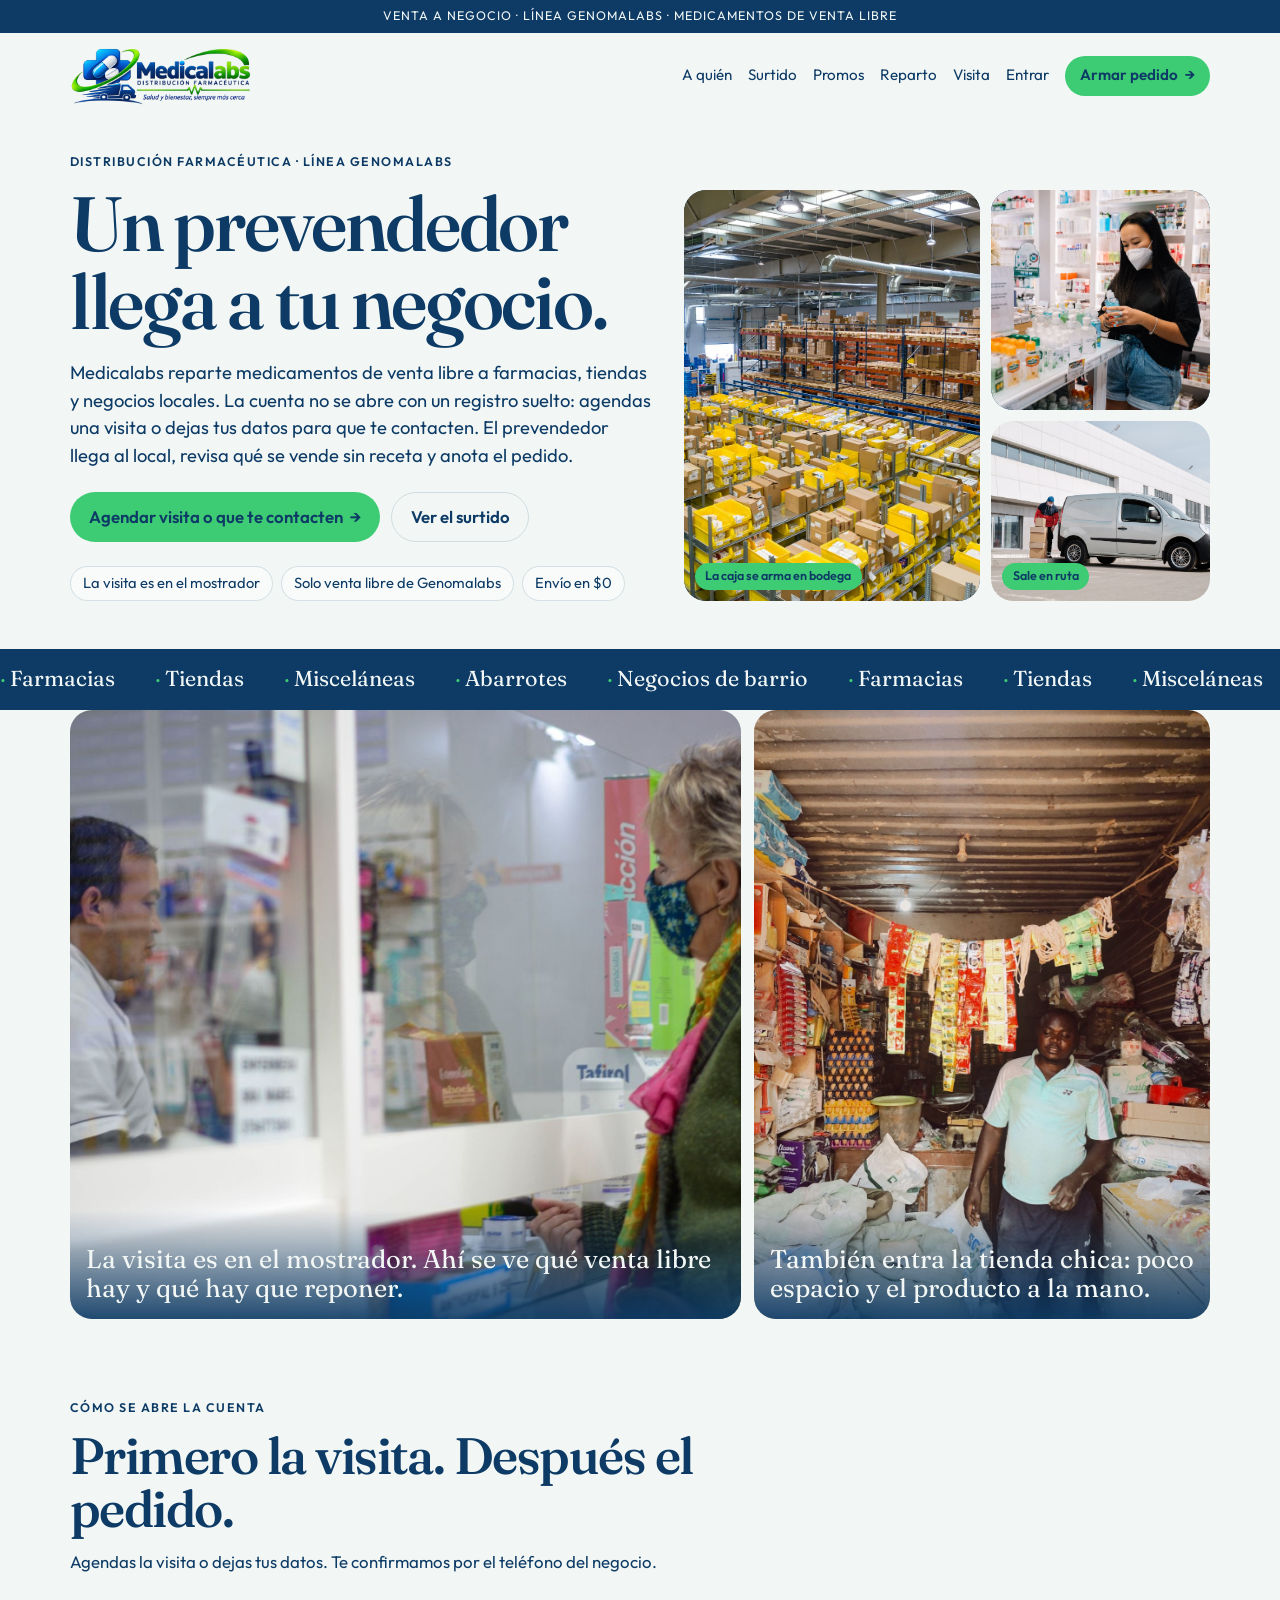
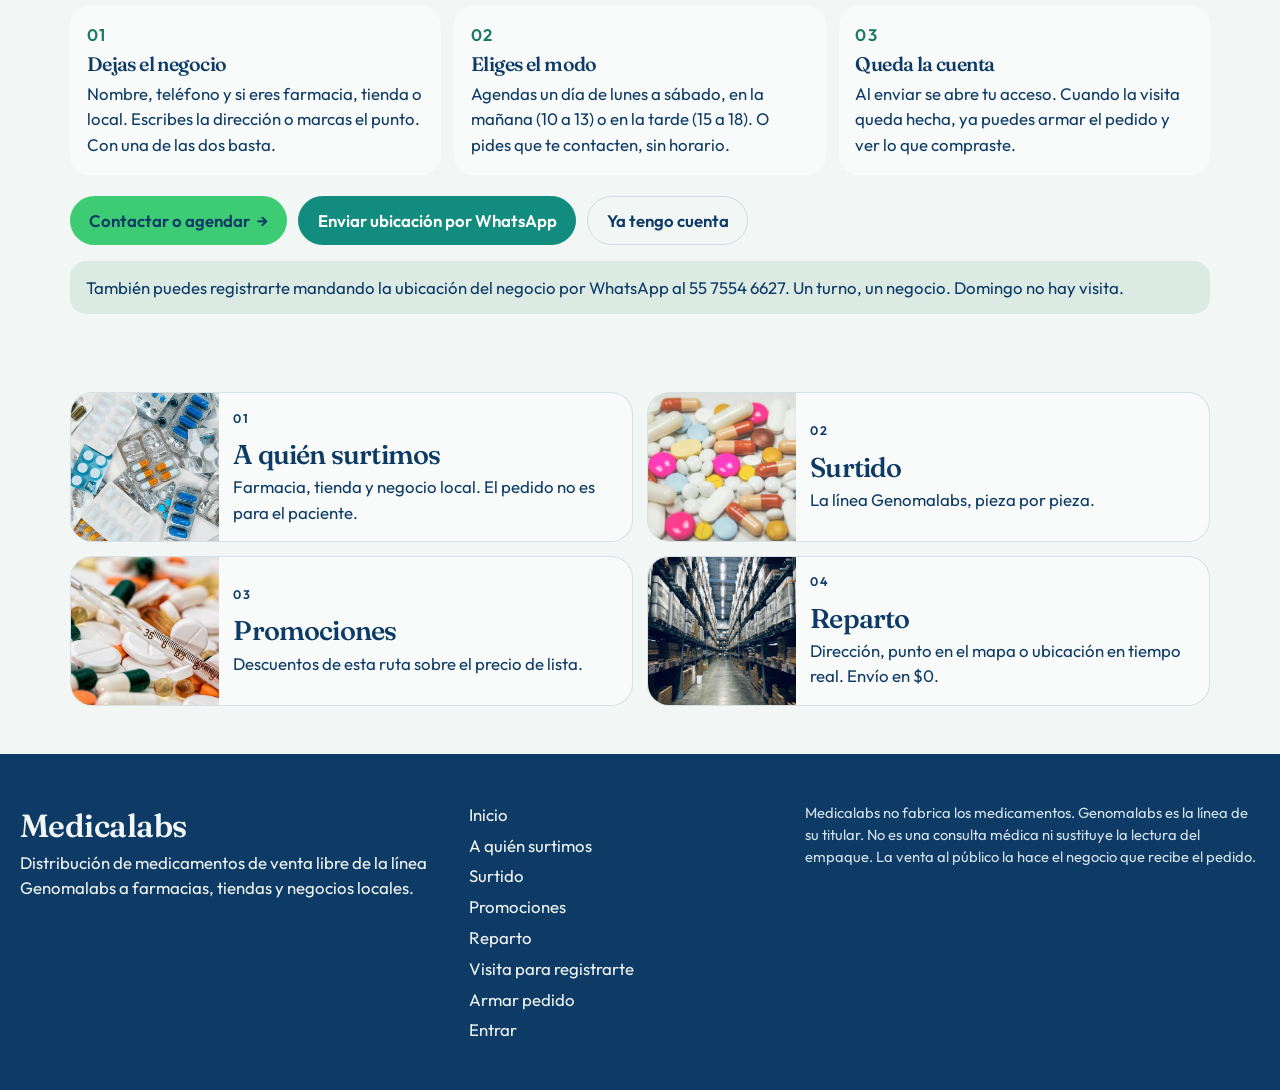
==== commit 6ba9cd99: "El registro también puede ir por WhatsApp y el código postal lista sus colonias." ====
--- a/index.html
+++ b/index.html
@@ -113,9 +113,10 @@
       </div>
       <div class="pagina__acciones">
         <a class="btn btn--lime" href="visita.html">Contactar o agendar <span class="flecha" aria-hidden="true">→</span></a>
+        <a class="btn btn--wa" href="https://wa.me/525575546627?text=Hola%2C%20quiero%20registrar%20mi%20negocio%20con%20Medicalabs.%20Enseguida%20te%20mando%20mi%20ubicaci%C3%B3n." target="_blank" rel="noopener">Enviar ubicación por WhatsApp</a>
         <a class="btn btn--ghost" href="entrar.html">Ya tengo cuenta</a>
       </div>
-      <p class="nota-honesta">Un turno, un negocio. Domingo no hay visita. Se agenda de lunes a sábado, de mañana a 21 días.</p>
+      <p class="nota-honesta">También puedes registrarte mandando la ubicación del negocio por WhatsApp al 55 7554 6627. Un turno, un negocio. Domingo no hay visita.</p>
     </section>
 
     <div class="puertas">
--- a/css/styles.css
+++ b/css/styles.css
@@ -584,6 +584,11 @@
   isolation: isolate;
 }
 .mapa-acciones { display: flex; flex-wrap: wrap; gap: 0.45rem; margin: 0 0 0.75rem; }
+.lista-cp { display: flex; flex-wrap: wrap; gap: 0.4rem; margin: 0.15rem 0 0.85rem; }
+.lista-cp .aviso-mini { flex: 1 0 100%; margin: 0; }
+.lista-cp .btn { flex: 1 1 14rem; text-align: left; }
+.btn--wa { background: #128c7e; color: #fff; border-color: #128c7e; }
+.btn--wa:hover { filter: brightness(1.05); }
 .pin-crudo { background: transparent; border: 0; }
 .pin-vivo {
   display: block;
